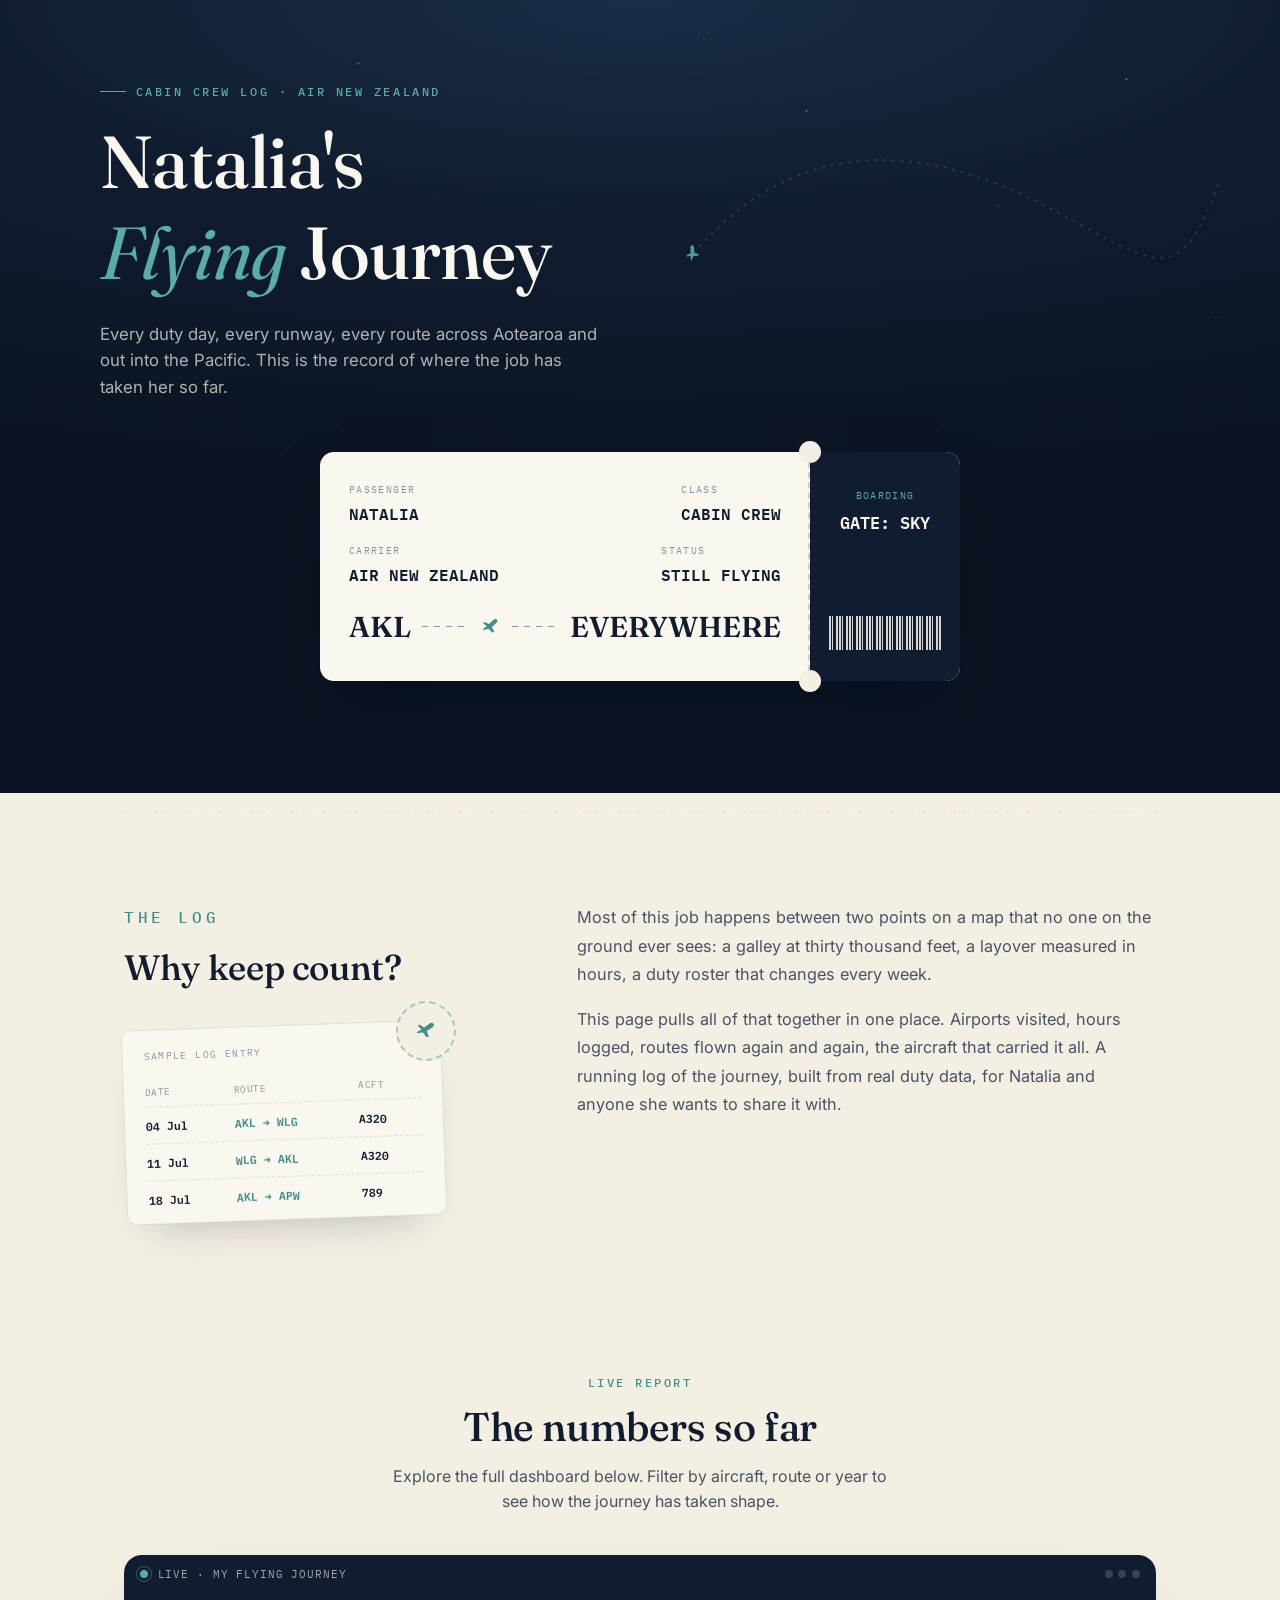
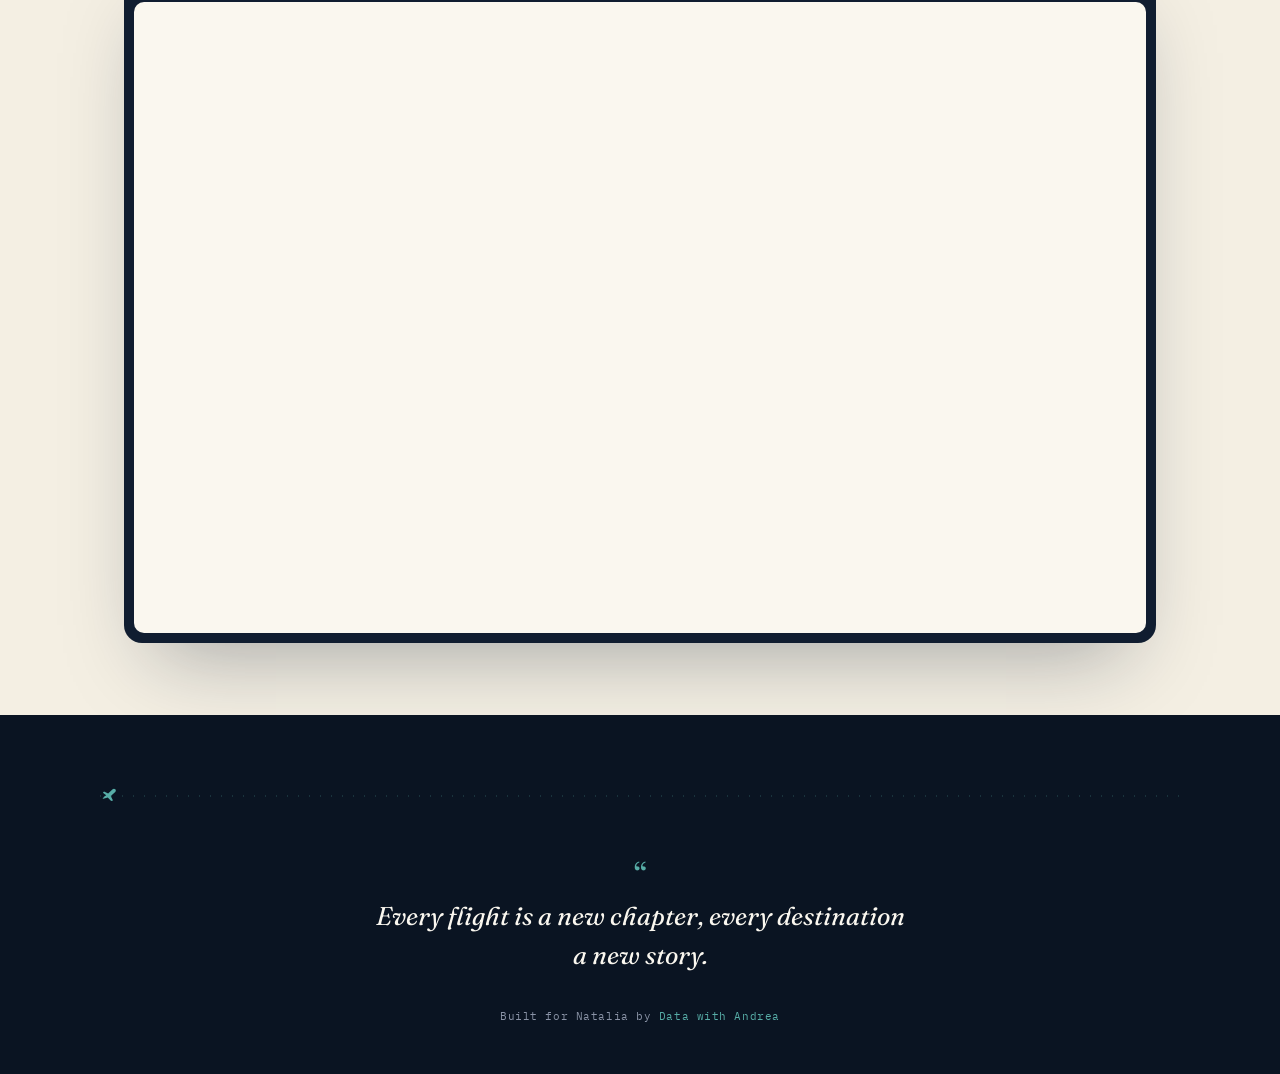
==== flying-journey/index.html @ 3ac5bf1f "Reduce minimum height of embed frame" ====
<!DOCTYPE html>
<html lang="en">
<head>
<meta charset="UTF-8">
<meta name="viewport" content="width=device-width, initial-scale=1.0">
<title>Natalia's Flying Journey</title>
<meta name="description" content="A cabin crew log of every flight, route and duty day &mdash; Natalia's Flying Journey with Air New Zealand.">
<meta name="robots" content="noindex, nofollow">

<link rel="preconnect" href="https://fonts.googleapis.com">
<link rel="preconnect" href="https://fonts.gstatic.com" crossorigin>
<link href="https://fonts.googleapis.com/css2?family=Fraunces:ital,opsz,wght@0,9..144,400;0,9..144,500;0,9..144,600;1,9..144,500&family=IBM+Plex+Mono:wght@400;500;600&family=Inter:wght@400;500;600&display=swap" rel="stylesheet">

<style>
  :root{
    --ink-navy: #101d30;
    --ink-navy-deep: #0a1422;
    --paper: #f4efe3;
    --paper-soft: #faf7ef;
    --teal: #3f8f8a;
    --teal-bright: #57ada7;
    --brass: #c69a3f;
    --slate: #8a93a6;
    --slate-dark: #4a5266;
    --line: rgba(244,239,227,0.18);
    --max-w: 1080px;
  }

  *{ box-sizing: border-box; }

  html{ scroll-behavior: smooth; }

  body{
    margin:0;
    background: var(--paper);
    color: var(--ink-navy);
    font-family: 'Inter', sans-serif;
    -webkit-font-smoothing: antialiased;
    overflow-x: hidden;
  }

  a{ color: inherit; }

  .eyebrow{
    font-family: 'IBM Plex Mono', monospace;
    font-size: 0.72rem;
    letter-spacing: 0.22em;
    text-transform: uppercase;
    font-weight: 500;
  }

  h1, h2{
    font-family: 'Fraunces', serif;
    margin: 0;
    letter-spacing: -0.01em;
  }

  /* ================= HERO ================= */

  .hero{
    position: relative;
    background:
      radial-gradient(ellipse 120% 60% at 50% 0%, #1a2c47 0%, var(--ink-navy) 45%, var(--ink-navy-deep) 100%);
    color: var(--paper-soft);
    padding: 4.5rem 1.5rem 7rem;
    overflow: hidden;
  }

  .hero::before{
    /* scattered stars */
    content: "";
    position: absolute;
    inset: 0;
    background-image:
      radial-gradient(1.5px 1.5px at 12% 22%, rgba(244,239,227,0.55), transparent),
      radial-gradient(1.5px 1.5px at 28% 8%, rgba(244,239,227,0.4), transparent),
      radial-gradient(1px 1px at 42% 32%, rgba(244,239,227,0.5), transparent),
      radial-gradient(1.5px 1.5px at 63% 14%, rgba(244,239,227,0.45), transparent),
      radial-gradient(1px 1px at 78% 26%, rgba(244,239,227,0.4), transparent),
      radial-gradient(1.5px 1.5px at 88% 10%, rgba(244,239,227,0.5), transparent),
      radial-gradient(1px 1px at 95% 40%, rgba(244,239,227,0.35), transparent),
      radial-gradient(1.5px 1.5px at 8% 45%, rgba(244,239,227,0.3), transparent),
      radial-gradient(1px 1px at 55% 5%, rgba(244,239,227,0.4), transparent);
    pointer-events: none;
  }

  .hero-inner{
    position: relative;
    max-width: var(--max-w);
    margin: 0 auto;
  }

  .hero .eyebrow{
    color: var(--teal-bright);
    display: flex;
    align-items: center;
    gap: 0.6rem;
  }

  .hero .eyebrow::before{
    content: "";
    width: 26px;
    height: 1px;
    background: var(--teal-bright);
    display: inline-block;
  }

  .hero h1{
    font-size: clamp(2.6rem, 7vw, 4.6rem);
    font-weight: 500;
    margin-top: 1.1rem;
    max-width: 14ch;
  }

  .hero h1 em{
    font-style: italic;
    font-weight: 400;
    color: var(--teal-bright);
  }

  .hero p.lede{
    margin-top: 1.4rem;
    max-width: 46ch;
    font-size: 1.05rem;
    line-height: 1.6;
    color: rgba(244,239,227,0.72);
  }

  /* Flight path arc across hero */
  .flight-arc{
    position: absolute;
    top: 8%;
    right: -6%;
    width: 62%;
    max-width: 560px;
    opacity: 0.9;
  }

  @keyframes fly-along{
    from{ offset-distance: 0%; }
    to{ offset-distance: 100%; }
  }

  .plane-marker{
    offset-path: path("M10,140 C120,10 260,10 400,80 S560,190 610,60");
    animation: fly-along 9s linear infinite;
  }

  @media (prefers-reduced-motion: reduce){
    .plane-marker{ animation: none; offset-distance: 62%; }
  }

  /* ================= BOARDING PASS (signature element) ================= */

  .pass-wrap{
    position: relative;
    max-width: 640px;
    margin: 3.2rem auto 0;
  }

  .pass{
    display: grid;
    grid-template-columns: 1fr 150px;
    background: var(--paper-soft);
    color: var(--ink-navy);
    border-radius: 14px;
    box-shadow: 0 30px 60px -20px rgba(4,10,20,0.55);
    overflow: hidden;
  }

  .pass-main{
    padding: 1.9rem 1.8rem;
    position: relative;
    min-width: 0;
  }

  .pass-main::after{
    content:"";
    position:absolute;
    top:10px; bottom:10px; right:0;
    border-right: 2px dashed rgba(16,29,48,0.18);
  }

  .pass-row{
    display:flex;
    justify-content: space-between;
    gap: 1rem;
    margin-bottom: 1.1rem;
  }

  .pass-field .k{
    font-family: 'IBM Plex Mono', monospace;
    font-size: 0.62rem;
    letter-spacing: 0.14em;
    text-transform: uppercase;
    color: var(--slate);
    display:block;
    margin-bottom: 0.25rem;
  }

  .pass-field .v{
    font-family: 'IBM Plex Mono', monospace;
    font-size: 1rem;
    font-weight: 600;
    color: var(--ink-navy);
  }

  .pass-route{
    display:flex;
    align-items:center;
    gap: 0.7rem;
    margin: 1.3rem 0 0.4rem;
    min-width: 0;
  }

  .pass-route .code{
    font-family: 'Fraunces', serif;
    font-size: clamp(1.05rem, 6vw, 1.8rem);
    font-weight: 600;
    min-width: 0;
    white-space: nowrap;
  }

  .pass-route svg{ flex-shrink:0; }

  .pass-route .route-line{
    flex:1;
    height:1px;
    background: repeating-linear-gradient(to right, var(--slate) 0 6px, transparent 6px 12px);
    position: relative;
  }

  .pass-stub{
    background: var(--ink-navy);
    color: var(--paper-soft);
    padding: 1.9rem 1.2rem;
    display:flex;
    flex-direction: column;
    justify-content: space-between;
    align-items: center;
    text-align: center;
    min-width: 0;
  }

  .pass-stub .k{
    font-family: 'IBM Plex Mono', monospace;
    font-size: 0.6rem;
    letter-spacing: 0.14em;
    text-transform: uppercase;
    color: var(--teal-bright);
  }

  .pass-stub .stub-big{
    font-family: 'IBM Plex Mono', monospace;
    font-weight: 600;
    font-size: 1.05rem;
    margin: 0.35rem 0 1rem;
  }

  .barcode{
    width: 100%;
    height: 34px;
    background: repeating-linear-gradient(
      to right,
      var(--paper-soft) 0 2px, transparent 2px 3px,
      var(--paper-soft) 3px 4px, transparent 4px 7px,
      var(--paper-soft) 7px 9px, transparent 9px 10px
    );
    opacity: 0.85;
  }

  .pass-notch{
    position:absolute;
    width:22px; height:22px;
    background: var(--paper);
    border-radius: 50%;
  }
  .pass-notch.left{ left: calc(100% - 150px - 11px); top:-11px; }
  .pass-notch.right{ left: calc(100% - 150px - 11px); bottom:-11px; }

  @media (max-width: 560px){
    .pass{ grid-template-columns: 1fr; }
    .pass-main{ padding: 1.6rem 1.3rem; }
    .pass-main::after{ display:none; border-bottom: 2px dashed rgba(16,29,48,0.18); border-right:none; top:auto; left:10px; right:10px; bottom:0; }
    .pass-notch{ display:none; }
    .pass-route{ gap: 0.4rem; }
    .pass-stub{ flex-direction: row; justify-content: space-between; align-items:center; }
    .barcode{ display:none; }
  }

  /* ================= SECTIONS ================= */

  section{
    max-width: var(--max-w);
    margin: 0 auto;
    padding: 4.5rem 1.5rem;
  }

  .intro{
    display:grid;
    grid-template-columns: 1fr 1.4fr;
    gap: 2.5rem;
    align-items: start;
  }

  .intro .eyebrow{ color: var(--teal); }

  .intro h2{
    font-size: clamp(1.7rem, 3.5vw, 2.2rem);
    font-weight: 500;
    margin-top: 0.8rem;
    line-height: 1.15;
  }

  .intro p{
    font-size: 1.02rem;
    line-height: 1.75;
    color: var(--slate-dark);
    margin: 0 0 1rem;
  }

  .intro p:last-child{ margin-bottom: 0; }

  @media (max-width: 760px){
    .intro{ grid-template-columns: 1fr; }
  }

  .log-card{
    position: relative;
    margin-top: 2.3rem;
    max-width: 320px;
    background: var(--paper-soft);
    border: 1px solid rgba(16,29,48,0.1);
    border-radius: 10px;
    padding: 1.2rem 1.3rem 0.4rem;
    transform: rotate(-2deg);
    box-shadow: 0 24px 44px -26px rgba(16,29,48,0.28);
  }

  .log-stamp{
    position: absolute;
    top: -20px;
    right: -16px;
    width: 60px;
    height: 60px;
    border-radius: 50%;
    border: 2px dashed rgba(87,173,167,0.55);
    display: flex;
    align-items: center;
    justify-content: center;
    background: var(--paper);
    transform: rotate(10deg);
  }

  .log-title{
    font-family: 'IBM Plex Mono', monospace;
    font-size: 0.62rem;
    letter-spacing: 0.14em;
    text-transform: uppercase;
    color: var(--slate);
    display: block;
    margin-bottom: 0.9rem;
  }

  .log-row{
    display: grid;
    grid-template-columns: 0.9fr 1.3fr 0.7fr;
    gap: 0.5rem;
    font-family: 'IBM Plex Mono', monospace;
    font-size: 0.72rem;
    padding: 0.5rem 0;
    border-bottom: 1px dashed rgba(16,29,48,0.12);
  }

  .log-row:last-child{ border-bottom: none; }

  .log-row.head{
    color: var(--slate);
    letter-spacing: 0.06em;
    text-transform: uppercase;
    font-size: 0.6rem;
  }

  .log-row.data{ color: var(--ink-navy); font-weight: 600; }

  .log-row.data span:nth-child(2){ color: var(--teal); }

  @media (max-width: 760px){
    .log-card{ margin: 2rem auto 0; }
  }

  /* divider */
  .divider{
    max-width: var(--max-w);
    margin: 0 auto;
    padding: 0 1.5rem;
  }
  .divider svg{ width:100%; height:auto; display:block; }

  /* dashboard frame */
  .dashboard-section .head{
    text-align:center;
    margin-bottom: 2.2rem;
  }
  .dashboard-section .eyebrow{ color: var(--teal); justify-content:center; }
  .dashboard-section .eyebrow::before{ display:none; }
  .dashboard-section h2{
    font-size: clamp(1.8rem, 4vw, 2.5rem);
    font-weight: 500;
    margin-top: 0.6rem;
  }
  .dashboard-section p.sub{
    color: var(--slate-dark);
    max-width: 50ch;
    margin: 0.8rem auto 0;
    line-height: 1.6;
  }

  .dashboard-shell{
    margin-top: 2.5rem;
    background: var(--ink-navy);
    border-radius: 18px;
    overflow: hidden;
    box-shadow: 0 40px 80px -30px rgba(16,29,48,0.35);
  }

  .dashboard-toolbar{
    display:flex;
    align-items:center;
    justify-content: space-between;
    gap: 0.8rem;
    padding: 0.75rem 1rem;
  }

  .dashboard-label{
    display:flex;
    align-items:center;
    gap: 0.6rem;
  }

  .dashboard-status{
    position: relative;
    flex-shrink: 0;
    width: 8px;
    height: 8px;
    border-radius: 50%;
    background: var(--teal-bright);
  }

  .dashboard-status::after{
    content: "";
    position: absolute;
    inset: -4px;
    border: 1.5px solid rgba(87,173,167,0.45);
    border-radius: 50%;
    animation: dashboard-pulse 2.2s ease-out infinite;
  }

  @keyframes dashboard-pulse{
    0%{ transform: scale(0.6); opacity: 1; }
    100%{ transform: scale(1.8); opacity: 0; }
  }

  .dashboard-label span{
    font-family: 'IBM Plex Mono', monospace;
    font-size: 0.68rem;
    letter-spacing: 0.08em;
    text-transform: uppercase;
    color: rgba(244,239,227,0.65);
  }

  .dashboard-decoration{
    display:flex;
    gap: 0.35rem;
  }

  .dashboard-decoration span{
    width: 8px; height: 8px; border-radius: 50%;
    background: rgba(244,239,227,0.18);
  }

  .dashboard-body{
    padding: 0.6rem;
  }

  .embed-frame-inner{
    position: relative;
    width: 100%;
    aspect-ratio: 600 / 373.5;
    min-height: 220px;
    overflow: hidden;
    border-radius: 10px;
    background: var(--paper-soft);
  }

  .embed-frame-inner iframe{
    position: absolute;
    top: 0;
    left: 0;
    width: 100%;
    height: 100%;
    border: none;
  }

  .dashboard-note{
    font-family: 'IBM Plex Mono', monospace;
    font-size: 0.75rem;
    color: var(--slate);
    text-align:center;
    margin-top: 0.9rem;
    display: none;
  }

  @media (max-width: 760px){
    .dashboard-note{ display: block; }
  }

  /* ================= FOOTER ================= */

  footer{
    background: var(--ink-navy-deep);
    color: rgba(244,239,227,0.65);
    padding: 3.5rem 1.5rem 2.5rem;
    text-align:center;
  }

  footer .quote{
    font-family: 'Fraunces', serif;
    font-style: italic;
    font-size: clamp(1.2rem, 2.6vw, 1.6rem);
    color: var(--paper-soft);
    max-width: 32ch;
    margin: 0 auto;
    line-height: 1.5;
  }

  footer .quote-mark{
    color: var(--teal-bright);
    font-family: 'Fraunces', serif;
    font-size: 2rem;
    display:block;
    line-height: 1;
    margin-bottom: 0.4rem;
  }

  footer .credit{
    margin-top: 2.2rem;
    font-family: 'IBM Plex Mono', monospace;
    font-size: 0.7rem;
    letter-spacing: 0.05em;
    color: var(--slate);
  }

  footer .credit a{ color: var(--teal-bright); text-decoration: none; }
  footer .credit a:hover{ text-decoration: underline; }

  .sky-trail{
    width: 100%;
    max-width: var(--max-w);
    margin: 0 auto 2.4rem;
    display: block;
    height: auto;
  }

  @keyframes fly-across{
    from{ offset-distance: 0%; }
    to{ offset-distance: 100%; }
  }

  .plane-marker-2{
    offset-path: path("M10,25 L1070,25");
    offset-rotate: 0deg;
    animation: fly-across 15s linear infinite;
  }

  @media (prefers-reduced-motion: reduce){
    .plane-marker-2{ animation: none; offset-distance: 50%; }
  }

</style>
</head>
<body>

<header class="hero">
  <div class="hero-inner">
    <p class="eyebrow">CABIN CREW LOG &middot; AIR NEW ZEALAND</p>
    <h1>Natalia's<br><em>Flying</em> Journey</h1>
    <p class="lede">Every duty day, every runway, every route across Aotearoa and out into the Pacific. This is the record of where the job has taken her so far.</p>

    <div class="pass-wrap">
      <div class="pass">
        <div class="pass-notch left"></div>
        <div class="pass-notch right"></div>
        <div class="pass-main">
          <div class="pass-row">
            <div class="pass-field">
              <span class="k">Passenger</span>
              <span class="v">NATALIA</span>
            </div>
            <div class="pass-field">
              <span class="k">Class</span>
              <span class="v">CABIN CREW</span>
            </div>
          </div>
          <div class="pass-row" style="margin-bottom:0;">
            <div class="pass-field">
              <span class="k">Carrier</span>
              <span class="v">AIR NEW ZEALAND</span>
            </div>
            <div class="pass-field">
              <span class="k">Status</span>
              <span class="v">STILL FLYING</span>
            </div>
          </div>
          <div class="pass-route">
            <span class="code">AKL</span>
            <span class="route-line"></span>
            <svg width="20" height="20" viewBox="0 0 24 24" fill="none"><path d="M2 16l7-2 4.5 4.5L16 18l-3-6 6-5.5c1-1 1-2.5 0-3.5-1-1-2.5-1-3.5 0L9.5 8.5 4 6l-1.5 1.5L7 11l-3 2z" fill="#3f8f8a"/></svg>
            <span class="route-line"></span>
            <span class="code">EVERYWHERE</span>
          </div>
        </div>
        <div class="pass-stub">
          <div>
            <span class="k">Boarding</span>
            <div class="stub-big">GATE: SKY</div>
          </div>
          <div class="barcode"></div>
        </div>
      </div>
    </div>

    <svg class="flight-arc" viewBox="0 0 640 220" xmlns="http://www.w3.org/2000/svg" aria-hidden="true">
      <path d="M10,140 C120,10 260,10 400,80 S560,190 610,60" stroke="rgba(87,173,167,0.35)" stroke-width="1.5" stroke-dasharray="2 8" fill="none" stroke-linecap="round"/>
      <g class="plane-marker">
        <svg width="20" height="20" viewBox="0 0 24 24" fill="none" x="-10" y="-10">
          <path d="M2 16l7-2 4.5 4.5L16 18l-3-6 6-5.5c1-1 1-2.5 0-3.5-1-1-2.5-1-3.5 0L9.5 8.5 4 6l-1.5 1.5L7 11l-3 2z" fill="#57ada7"/>
        </svg>
      </g>
    </svg>
  </div>
</header>

<div class="divider" aria-hidden="true">
  <svg viewBox="0 0 1080 40" preserveAspectRatio="none">
    <line x1="0" y1="20" x2="1080" y2="20" stroke="#3f8f8a" stroke-width="1" stroke-dasharray="1 10" opacity="0.4"/>
  </svg>
</div>

<section class="intro">
  <div>
    <p class="eyebrow">The Log</p>
    <h2>Why keep count?</h2>

    <div class="log-card">
      <div class="log-stamp" aria-hidden="true">
        <svg width="22" height="22" viewBox="0 0 24 24" fill="none"><path d="M2 16l7-2 4.5 4.5L16 18l-3-6 6-5.5c1-1 1-2.5 0-3.5-1-1-2.5-1-3.5 0L9.5 8.5 4 6l-1.5 1.5L7 11l-3 2z" fill="#3f8f8a"/></svg>
      </div>
      <span class="log-title">Sample log entry</span>
      <div class="log-row head"><span>Date</span><span>Route</span><span>Acft</span></div>
      <div class="log-row data"><span>04 Jul</span><span>AKL &rarr; WLG</span><span>A320</span></div>
      <div class="log-row data"><span>11 Jul</span><span>WLG &rarr; AKL</span><span>A320</span></div>
      <div class="log-row data"><span>18 Jul</span><span>AKL &rarr; APW</span><span>789</span></div>
    </div>
  </div>
  <div>
    <p>Most of this job happens between two points on a map that no one on the ground ever sees: a galley at thirty thousand feet, a layover measured in hours, a duty roster that changes every week.</p>
    <p>This page pulls all of that together in one place. Airports visited, hours logged, routes flown again and again, the aircraft that carried it all. A running log of the journey, built from real duty data, for Natalia and anyone she wants to share it with.</p>
  </div>
</section>

<section class="dashboard-section">
  <div class="head">
    <p class="eyebrow">Live report</p>
    <h2>The numbers so far</h2>
    <p class="sub">Explore the full dashboard below. Filter by aircraft, route or year to see how the journey has taken shape.</p>
  </div>

  <div class="dashboard-shell">
    <div class="dashboard-toolbar">
      <div class="dashboard-label">
        <span class="dashboard-status" aria-hidden="true"></span>
        <span>Live &middot; My Flying Journey</span>
      </div>
      <div class="dashboard-decoration" aria-hidden="true">
        <span></span><span></span><span></span>
      </div>
    </div>
    <div class="dashboard-body">
      <div class="embed-frame-inner">
        <iframe
          title="Flight Insights"
          src="https://app.powerbi.com/view?r=eyJrIjoiNzMwYzAxNmUtMmIwYi00ODljLWEzYjEtYTQ3N2E1NzliMjliIiwidCI6ImFkNWEwYmM3LWM4YjMtNDMzNC04NzNlLWJkODQ1NzMxMGIzZSJ9"
          allowfullscreen>
        </iframe>
      </div>
    </div>
  </div>
  <p class="dashboard-note">&#8635; on a phone, turn it sideways for the full dashboard view</p>
</section>

<footer>
  <svg class="sky-trail" viewBox="0 0 1080 50" xmlns="http://www.w3.org/2000/svg" aria-hidden="true">
    <line x1="0" y1="25" x2="1080" y2="25" stroke="#57ada7" stroke-width="1" stroke-dasharray="1 10" opacity="0.4"/>
    <g class="plane-marker-2">
      <svg width="18" height="18" viewBox="0 0 24 24" fill="none" x="-9" y="-9">
        <path d="M2 16l7-2 4.5 4.5L16 18l-3-6 6-5.5c1-1 1-2.5 0-3.5-1-1-2.5-1-3.5 0L9.5 8.5 4 6l-1.5 1.5L7 11l-3 2z" fill="#57ada7"/>
      </svg>
    </g>
  </svg>
  <span class="quote-mark">&ldquo;</span>
  <p class="quote">Every flight is a new chapter, every destination a new story.</p>
  <p class="credit">Built for Natalia by <a href="https://datawithandrea.com.au">Data with Andrea</a></p>
</footer>

</body>
</html>
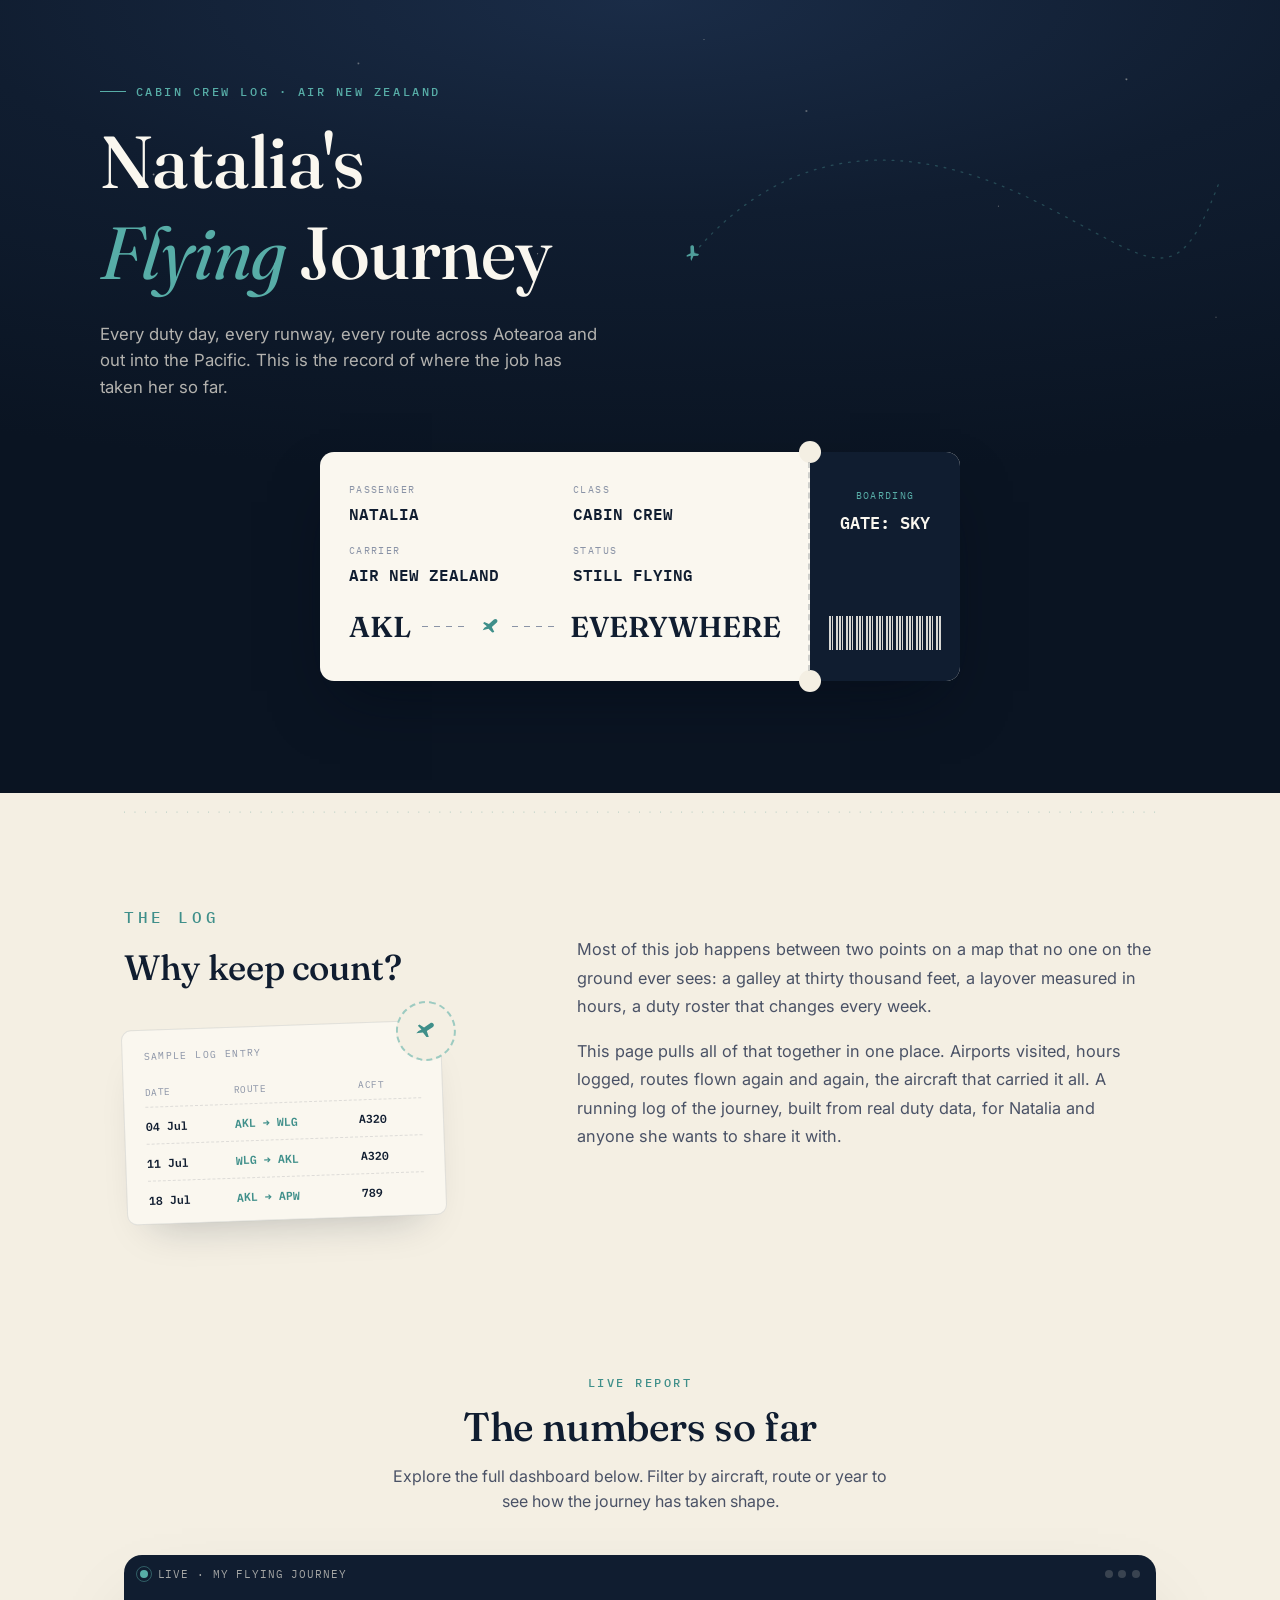
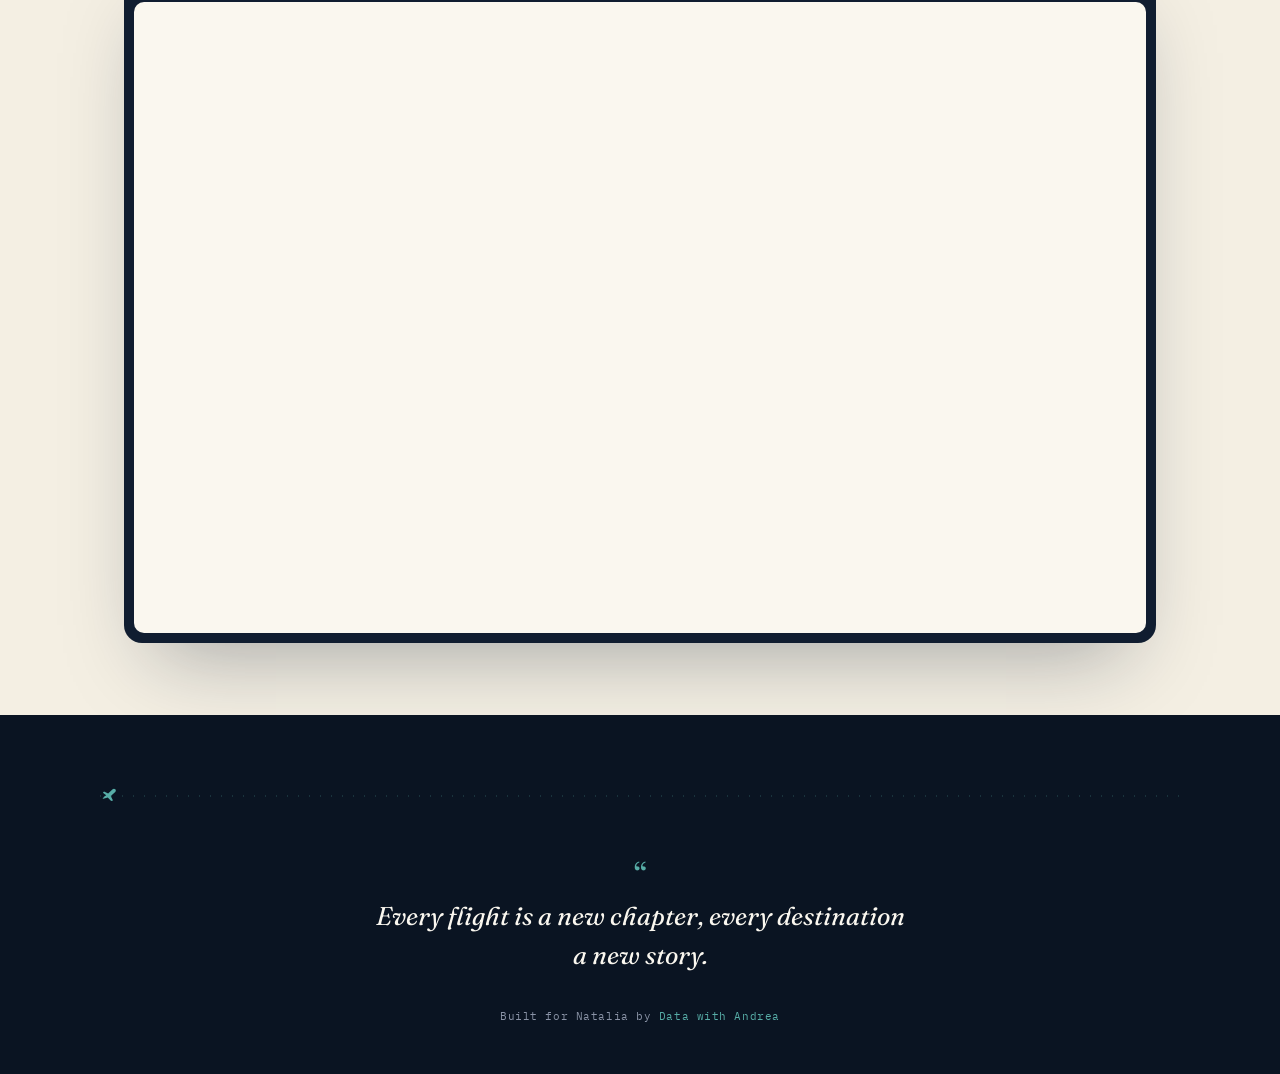
==== commit ea5d8a04: "Refactor layout and update styles in index.html Changed .pass-row from flex to grid layout and adjus" ====
--- a/flying-journey/index.html
+++ b/flying-journey/index.html
@@ -182,8 +182,8 @@
   }
 
   .pass-row{
-    display:flex;
-    justify-content: space-between;
+    display:grid;
+    grid-template-columns: 1fr 1fr;
     gap: 1rem;
     margin-bottom: 1.1rem;
   }
@@ -303,6 +303,10 @@
     align-items: start;
   }
 
+  .intro > div:last-child{
+    margin-top: 2rem;
+  }
+
   .intro .eyebrow{ color: var(--teal); }
 
   .intro h2{
@@ -323,6 +327,7 @@
 
   @media (max-width: 760px){
     .intro{ grid-template-columns: 1fr; }
+    .intro > div:last-child{ margin-top: 2.3rem; }
   }
 
   .log-card{
@@ -487,7 +492,7 @@
     position: relative;
     width: 100%;
     aspect-ratio: 600 / 373.5;
-    min-height: 220px;
+    min-height: 300px;
     overflow: hidden;
     border-radius: 10px;
     background: var(--paper-soft);
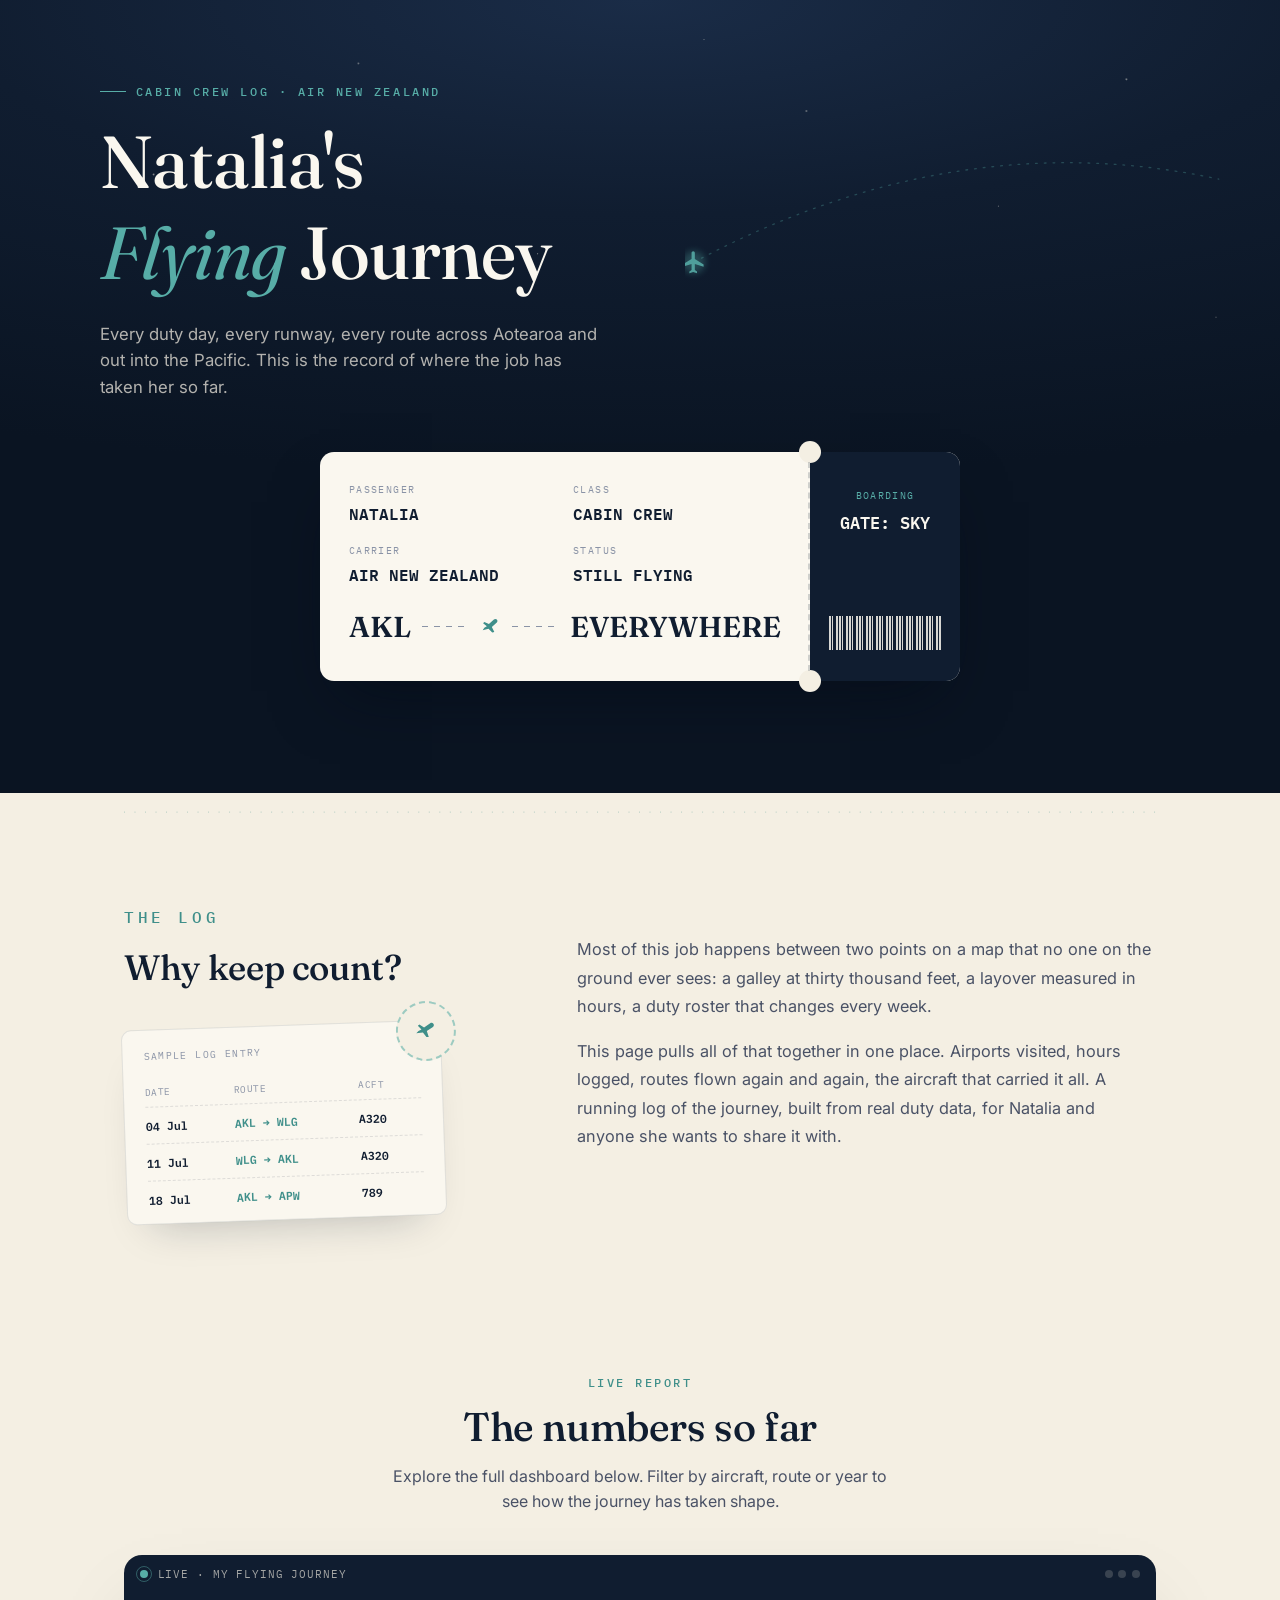
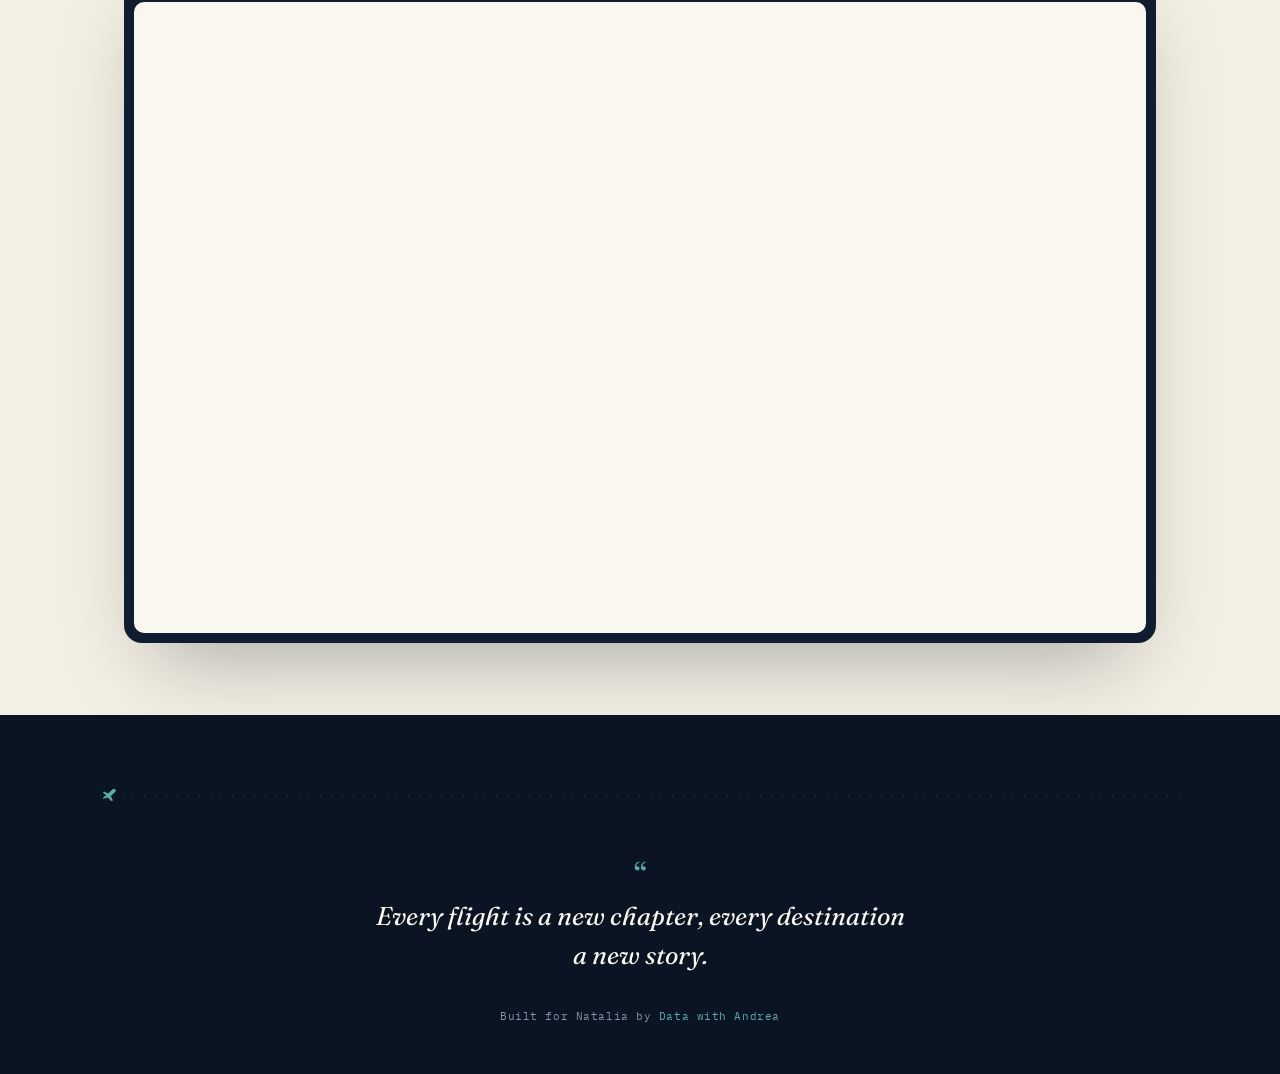
==== commit c151928d: "Modify plane animation and path in index.html Updated the flight path and animation duration for the" ====
--- a/flying-journey/index.html
+++ b/flying-journey/index.html
@@ -142,8 +142,9 @@
   }
 
   .plane-marker{
-    offset-path: path("M10,140 C120,10 260,10 400,80 S560,190 610,60");
-    animation: fly-along 9s linear infinite;
+    offset-path: path("M10,150 Q310,-10 610,55");
+    offset-rotate: 0deg;
+    animation: fly-along 13s linear infinite;
   }
 
   @media (prefers-reduced-motion: reduce){
@@ -582,6 +583,23 @@
     .plane-marker-2{ animation: none; offset-distance: 50%; }
   }
 
+  /* ================= SCROLL REVEAL ================= */
+
+  .reveal{
+    opacity: 0;
+    transform: translateY(26px);
+    transition: opacity 0.7s ease, transform 0.7s ease;
+  }
+
+  .reveal.visible{
+    opacity: 1;
+    transform: none;
+  }
+
+  @media (prefers-reduced-motion: reduce){
+    .reveal{ opacity: 1; transform: none; transition: none; }
+  }
+
 </style>
 </head>
 <body>
@@ -592,7 +610,7 @@
     <h1>Natalia's<br><em>Flying</em> Journey</h1>
     <p class="lede">Every duty day, every runway, every route across Aotearoa and out into the Pacific. This is the record of where the job has taken her so far.</p>
 
-    <div class="pass-wrap">
+    <div class="pass-wrap reveal">
       <div class="pass">
         <div class="pass-notch left"></div>
         <div class="pass-notch right"></div>
@@ -636,10 +654,16 @@
     </div>
 
     <svg class="flight-arc" viewBox="0 0 640 220" xmlns="http://www.w3.org/2000/svg" aria-hidden="true">
-      <path d="M10,140 C120,10 260,10 400,80 S560,190 610,60" stroke="rgba(87,173,167,0.35)" stroke-width="1.5" stroke-dasharray="2 8" fill="none" stroke-linecap="round"/>
+      <defs>
+        <filter id="plane-glow" x="-100%" y="-100%" width="300%" height="300%">
+          <feGaussianBlur stdDeviation="4" />
+        </filter>
+      </defs>
+      <path d="M10,150 Q310,-10 610,55" stroke="rgba(87,173,167,0.35)" stroke-width="1.5" stroke-dasharray="2 8" fill="none" stroke-linecap="round"/>
       <g class="plane-marker">
-        <svg width="20" height="20" viewBox="0 0 24 24" fill="none" x="-10" y="-10">
-          <path d="M2 16l7-2 4.5 4.5L16 18l-3-6 6-5.5c1-1 1-2.5 0-3.5-1-1-2.5-1-3.5 0L9.5 8.5 4 6l-1.5 1.5L7 11l-3 2z" fill="#57ada7"/>
+        <circle r="13" fill="#57ada7" opacity="0.35" filter="url(#plane-glow)"/>
+        <svg width="30" height="30" viewBox="0 0 24 24" fill="none" x="-15" y="-15">
+          <path d="M21 16v-2l-8-5V3.5c0-.83-.67-1.5-1.5-1.5S10 2.67 10 3.5V9l-8 5v2l8-2.5V19l-2 1.5V22l3.5-1 3.5 1v-1.5L13 19v-5.5z" fill="#57ada7"/>
         </svg>
       </g>
     </svg>
@@ -653,7 +677,7 @@
 </div>
 
 <section class="intro">
-  <div>
+  <div class="reveal">
     <p class="eyebrow">The Log</p>
     <h2>Why keep count?</h2>
 
@@ -668,20 +692,20 @@
       <div class="log-row data"><span>18 Jul</span><span>AKL &rarr; APW</span><span>789</span></div>
     </div>
   </div>
-  <div>
+  <div class="reveal">
     <p>Most of this job happens between two points on a map that no one on the ground ever sees: a galley at thirty thousand feet, a layover measured in hours, a duty roster that changes every week.</p>
     <p>This page pulls all of that together in one place. Airports visited, hours logged, routes flown again and again, the aircraft that carried it all. A running log of the journey, built from real duty data, for Natalia and anyone she wants to share it with.</p>
   </div>
 </section>
 
 <section class="dashboard-section">
-  <div class="head">
+  <div class="head reveal">
     <p class="eyebrow">Live report</p>
     <h2>The numbers so far</h2>
     <p class="sub">Explore the full dashboard below. Filter by aircraft, route or year to see how the journey has taken shape.</p>
   </div>
 
-  <div class="dashboard-shell">
+  <div class="dashboard-shell reveal">
     <div class="dashboard-toolbar">
       <div class="dashboard-label">
         <span class="dashboard-status" aria-hidden="true"></span>
@@ -713,10 +737,35 @@
       </svg>
     </g>
   </svg>
-  <span class="quote-mark">&ldquo;</span>
-  <p class="quote">Every flight is a new chapter, every destination a new story.</p>
-  <p class="credit">Built for Natalia by <a href="https://datawithandrea.com.au">Data with Andrea</a></p>
+  <div class="reveal">
+    <span class="quote-mark">&ldquo;</span>
+    <p class="quote">Every flight is a new chapter, every destination a new story.</p>
+    <p class="credit">Built for Natalia by <a href="https://datawithandrea.com.au">Data with Andrea</a></p>
+  </div>
 </footer>
+
+<script>
+  var revealElements = document.querySelectorAll('.reveal');
+
+  if ('IntersectionObserver' in window) {
+    var revealObserver = new IntersectionObserver(function (entries, observer) {
+      entries.forEach(function (entry) {
+        if (entry.isIntersecting) {
+          entry.target.classList.add('visible');
+          observer.unobserve(entry.target);
+        }
+      });
+    }, { threshold: 0.12 });
+
+    revealElements.forEach(function (element) {
+      revealObserver.observe(element);
+    });
+  } else {
+    revealElements.forEach(function (element) {
+      element.classList.add('visible');
+    });
+  }
+</script>
 
 </body>
 </html>
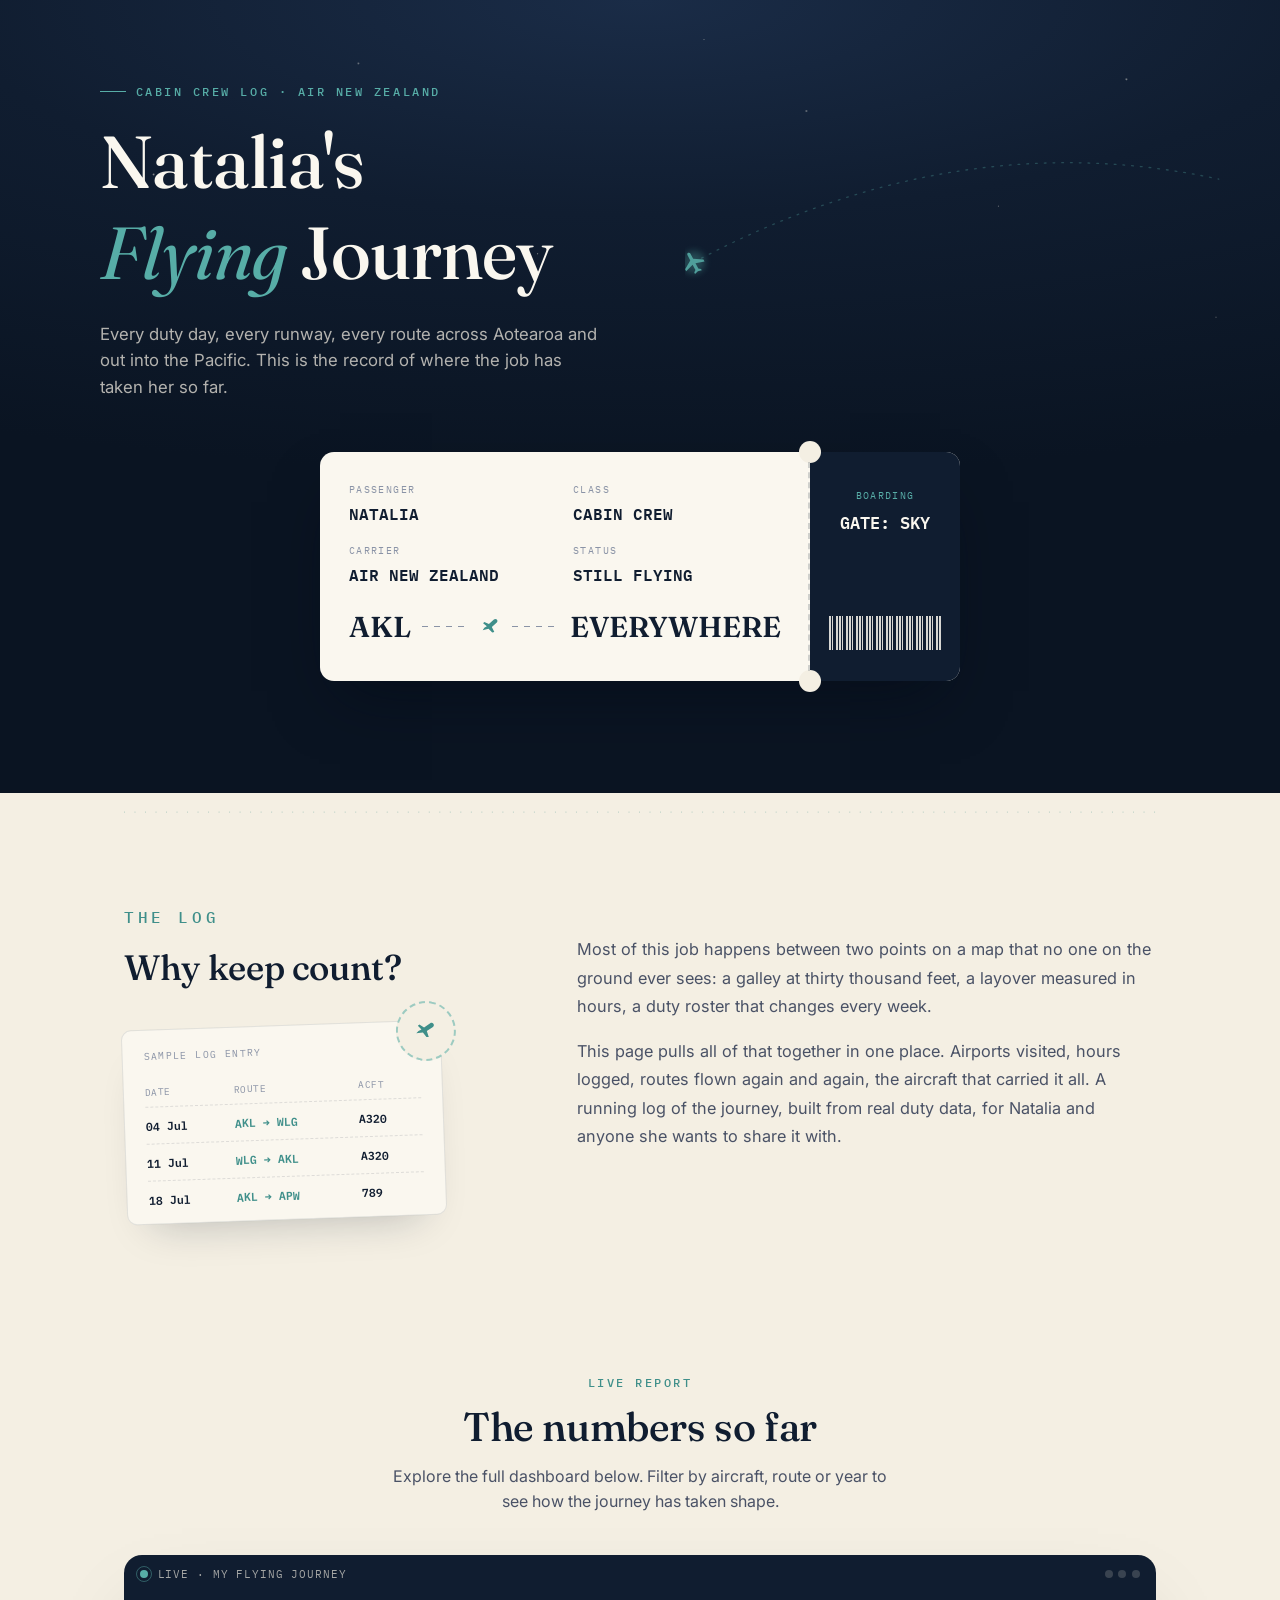
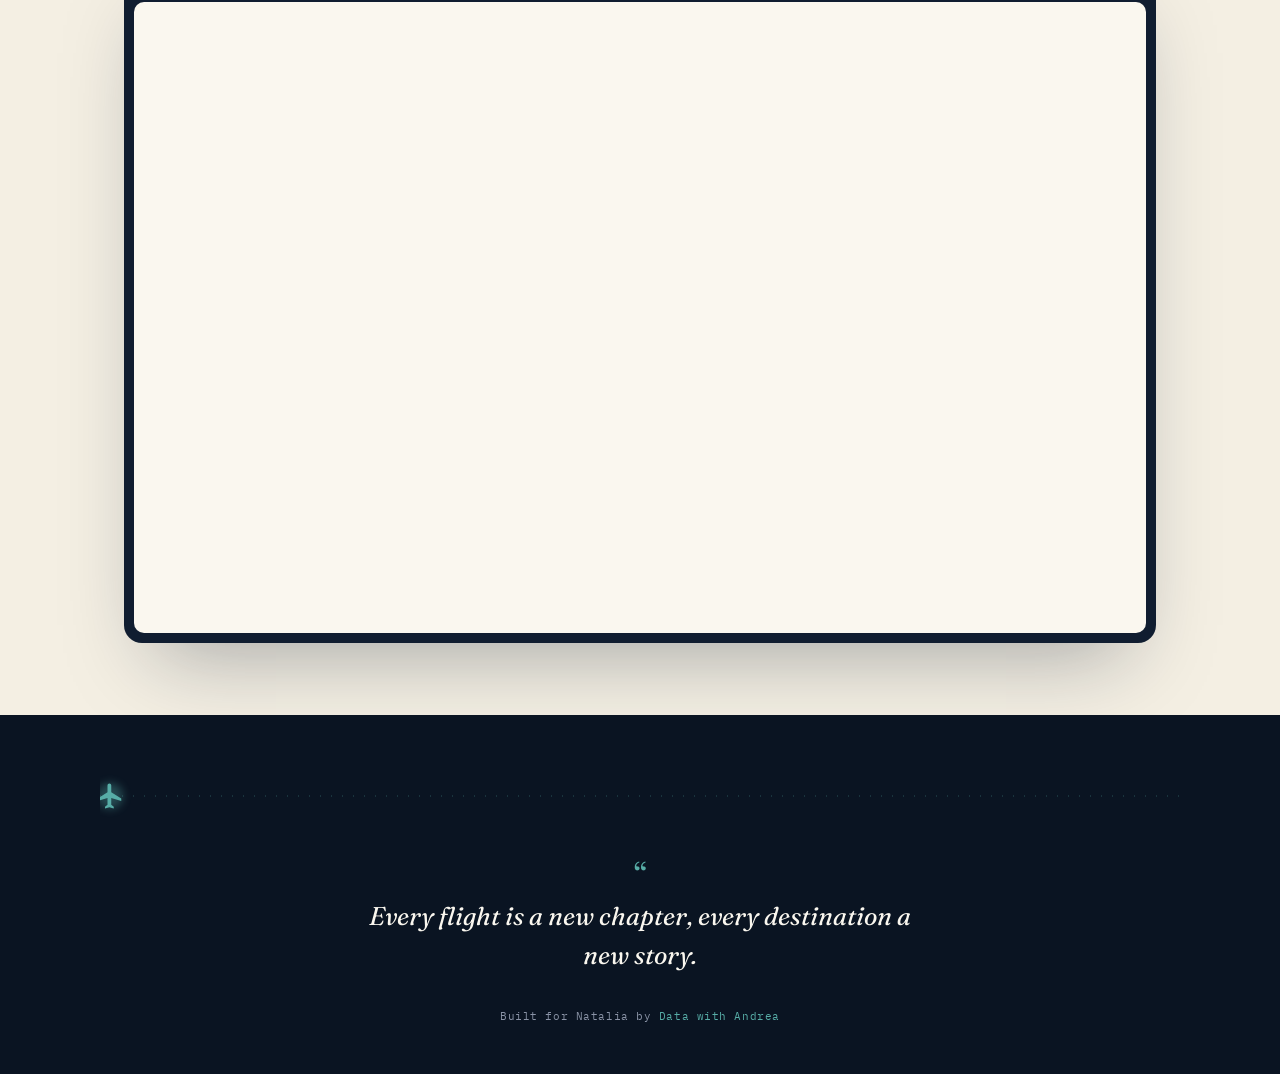
==== commit 07bd8b97: "Update font settings and SVG elements in index.html" ====
--- a/flying-journey/index.html
+++ b/flying-journey/index.html
@@ -9,7 +9,7 @@
 
 <link rel="preconnect" href="https://fonts.googleapis.com">
 <link rel="preconnect" href="https://fonts.gstatic.com" crossorigin>
-<link href="https://fonts.googleapis.com/css2?family=Fraunces:ital,opsz,wght@0,9..144,400;0,9..144,500;0,9..144,600;1,9..144,500&family=IBM+Plex+Mono:wght@400;500;600&family=Inter:wght@400;500;600&display=swap" rel="stylesheet">
+<link href="https://fonts.googleapis.com/css2?family=Fraunces:ital,opsz,wght@0,9..144,300..700;1,9..144,300..700&family=IBM+Plex+Mono:wght@400;500;600&family=Inter:wght@400;500;600&display=swap" rel="stylesheet">
 
 <style>
   :root{
@@ -116,6 +116,7 @@
     font-style: italic;
     font-weight: 400;
     color: var(--teal-bright);
+    font-variation-settings: "SOFT" 0, "WONK" 0;
   }
 
   .hero p.lede{
@@ -143,7 +144,7 @@
 
   .plane-marker{
     offset-path: path("M10,150 Q310,-10 610,55");
-    offset-rotate: 0deg;
+    offset-rotate: auto;
     animation: fly-along 13s linear infinite;
   }
 
@@ -538,6 +539,7 @@
     max-width: 32ch;
     margin: 0 auto;
     line-height: 1.5;
+    font-variation-settings: "SOFT" 0, "WONK" 0;
   }
 
   footer .quote-mark{
@@ -575,7 +577,7 @@
 
   .plane-marker-2{
     offset-path: path("M10,25 L1070,25");
-    offset-rotate: 0deg;
+    offset-rotate: auto;
     animation: fly-across 15s linear infinite;
   }
 
@@ -662,7 +664,7 @@
       <path d="M10,150 Q310,-10 610,55" stroke="rgba(87,173,167,0.35)" stroke-width="1.5" stroke-dasharray="2 8" fill="none" stroke-linecap="round"/>
       <g class="plane-marker">
         <circle r="13" fill="#57ada7" opacity="0.35" filter="url(#plane-glow)"/>
-        <svg width="30" height="30" viewBox="0 0 24 24" fill="none" x="-15" y="-15">
+        <svg width="30" height="30" viewBox="0 0 24 24" fill="none" x="-15" y="-15" transform="rotate(-45)">
           <path d="M21 16v-2l-8-5V3.5c0-.83-.67-1.5-1.5-1.5S10 2.67 10 3.5V9l-8 5v2l8-2.5V19l-2 1.5V22l3.5-1 3.5 1v-1.5L13 19v-5.5z" fill="#57ada7"/>
         </svg>
       </g>
@@ -732,8 +734,9 @@
   <svg class="sky-trail" viewBox="0 0 1080 50" xmlns="http://www.w3.org/2000/svg" aria-hidden="true">
     <line x1="0" y1="25" x2="1080" y2="25" stroke="#57ada7" stroke-width="1" stroke-dasharray="1 10" opacity="0.4"/>
     <g class="plane-marker-2">
-      <svg width="18" height="18" viewBox="0 0 24 24" fill="none" x="-9" y="-9">
-        <path d="M2 16l7-2 4.5 4.5L16 18l-3-6 6-5.5c1-1 1-2.5 0-3.5-1-1-2.5-1-3.5 0L9.5 8.5 4 6l-1.5 1.5L7 11l-3 2z" fill="#57ada7"/>
+      <circle r="13" fill="#57ada7" opacity="0.35" filter="url(#plane-glow)"/>
+      <svg width="30" height="30" viewBox="0 0 24 24" fill="none" x="-15" y="-15" transform="rotate(-45)">
+        <path d="M21 16v-2l-8-5V3.5c0-.83-.67-1.5-1.5-1.5S10 2.67 10 3.5V9l-8 5v2l8-2.5V19l-2 1.5V22l3.5-1 3.5 1v-1.5L13 19v-5.5z" fill="#57ada7"/>
       </svg>
     </g>
   </svg>
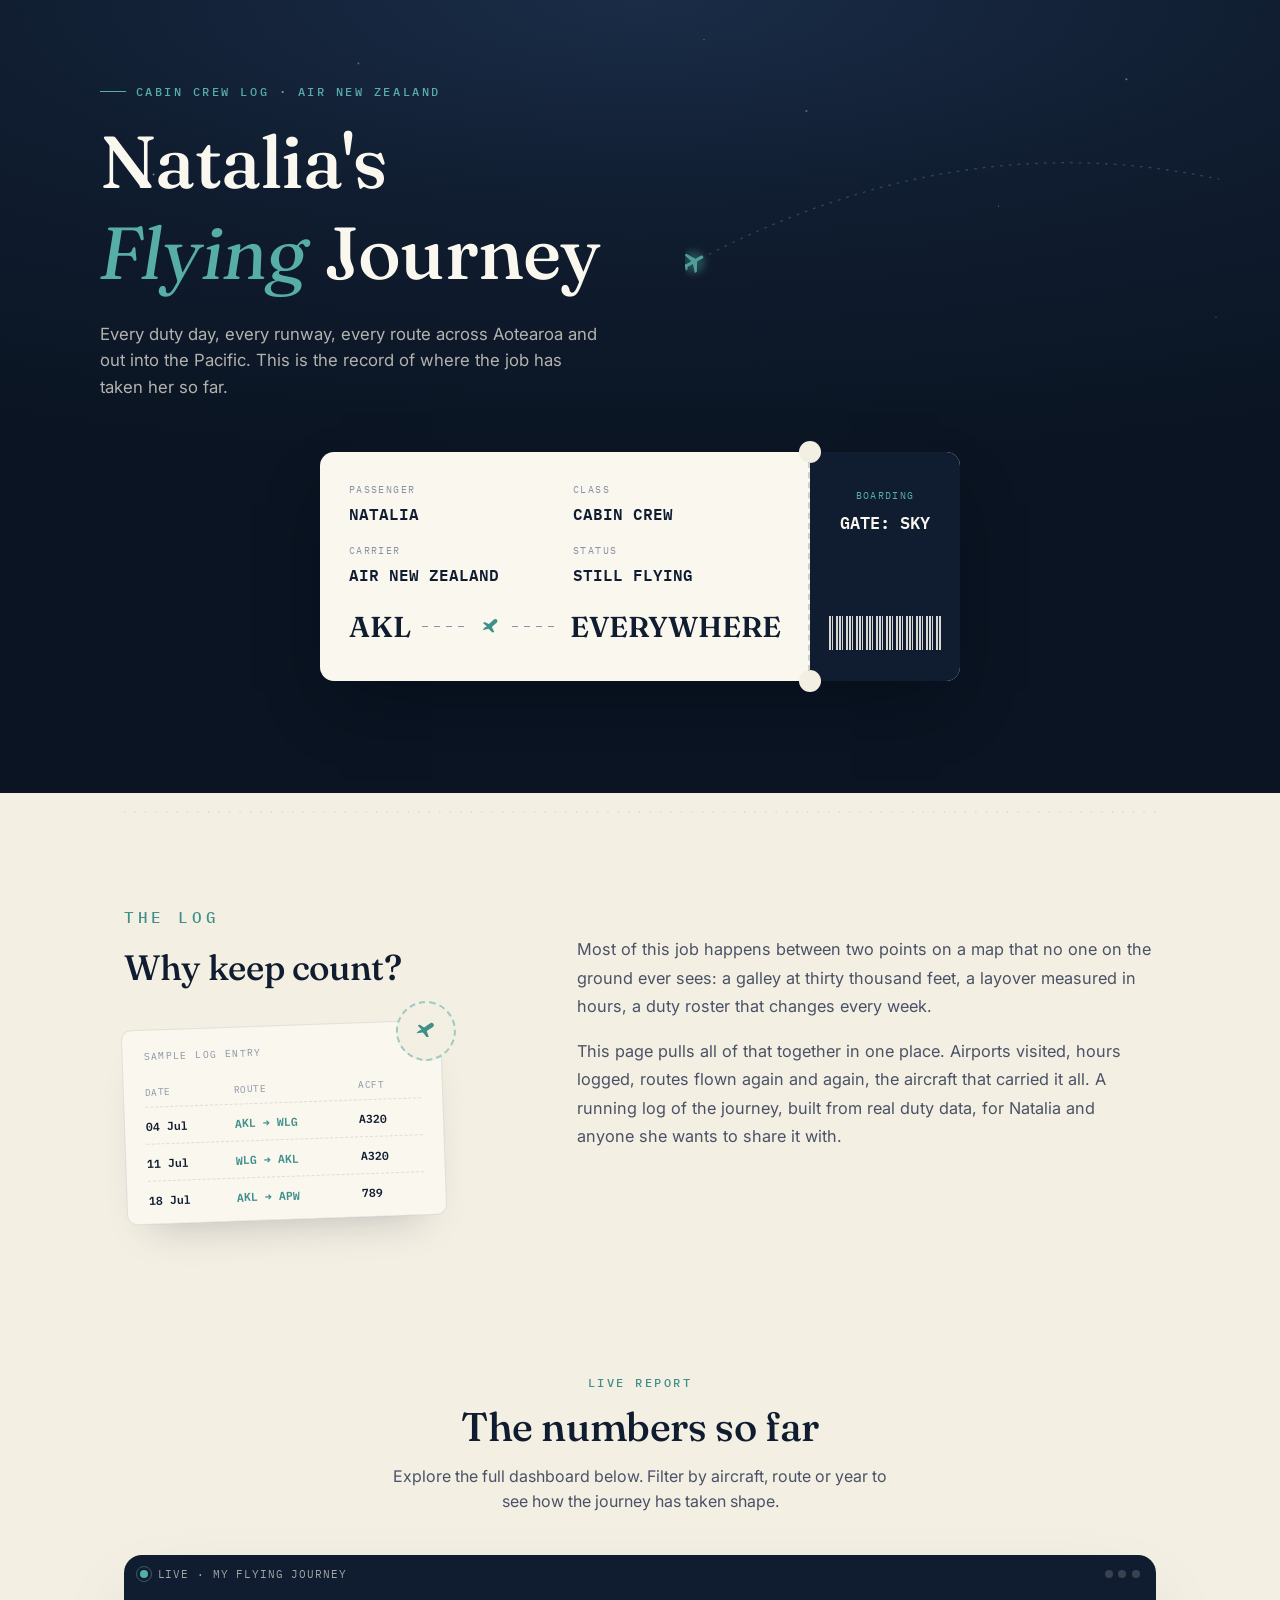
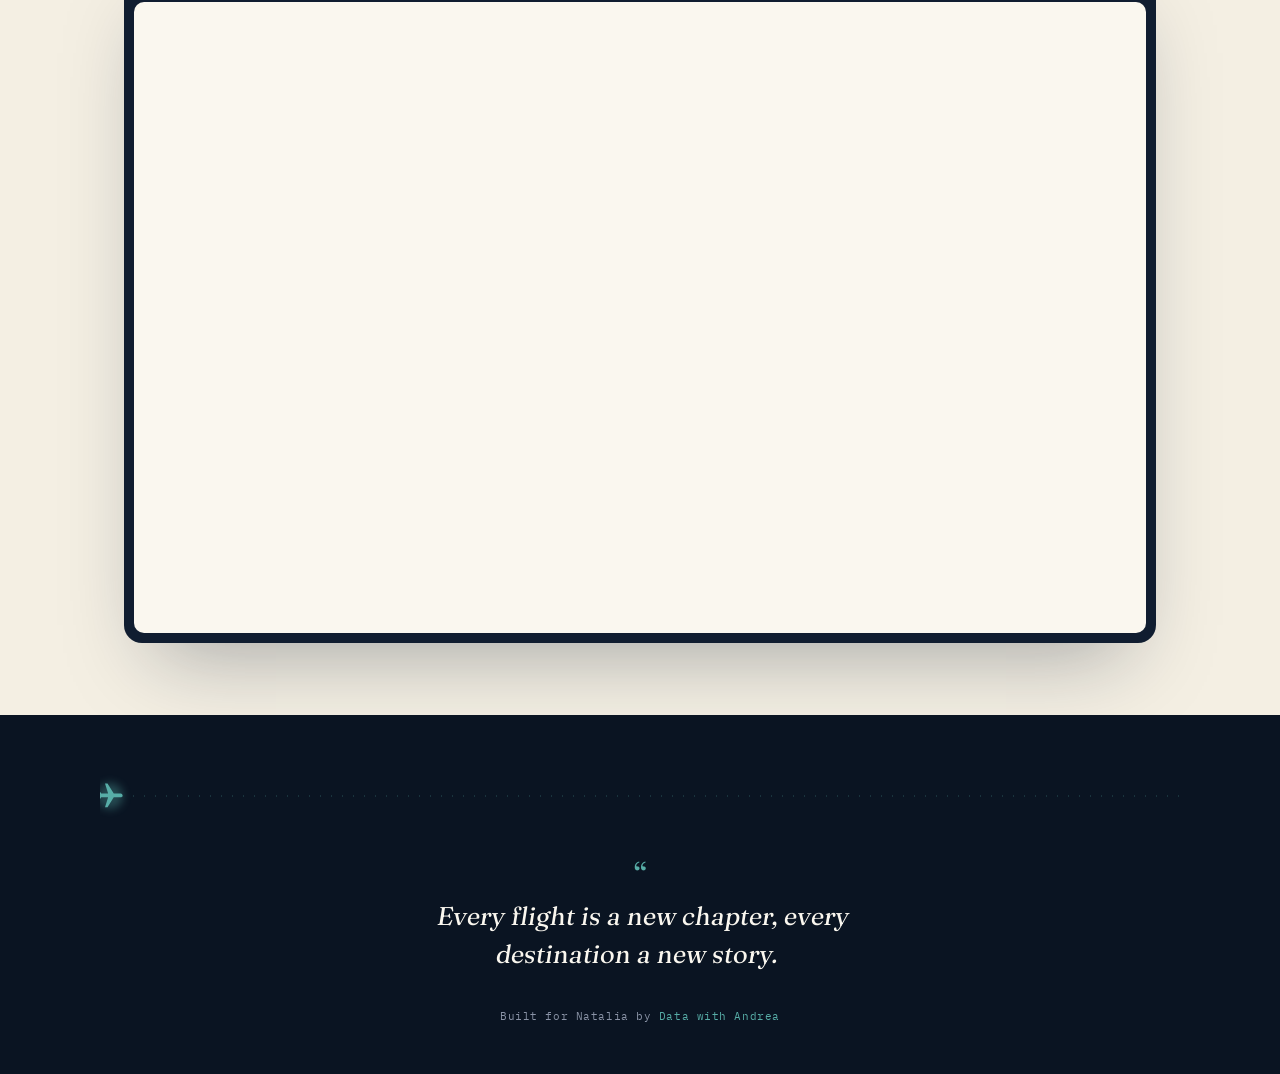
==== commit 8e389913: "Refactor font styles and settings in index.html Updated font settings and styles in the HTML file." ====
--- a/flying-journey/index.html
+++ b/flying-journey/index.html
@@ -9,7 +9,7 @@
 
 <link rel="preconnect" href="https://fonts.googleapis.com">
 <link rel="preconnect" href="https://fonts.gstatic.com" crossorigin>
-<link href="https://fonts.googleapis.com/css2?family=Fraunces:ital,opsz,wght@0,9..144,300..700;1,9..144,300..700&family=IBM+Plex+Mono:wght@400;500;600&family=Inter:wght@400;500;600&display=swap" rel="stylesheet">
+<link href="https://fonts.googleapis.com/css2?family=Fraunces:opsz,wght@9..144,400;9..144,500;9..144,600&family=IBM+Plex+Mono:wght@400;500;600&family=Inter:wght@400;500;600&display=swap" rel="stylesheet">
 
 <style>
   :root{
@@ -53,6 +53,8 @@
     font-family: 'Fraunces', serif;
     margin: 0;
     letter-spacing: -0.01em;
+    font-optical-sizing: none;
+    font-variation-settings: "opsz" 28;
   }
 
   /* ================= HERO ================= */
@@ -113,10 +115,11 @@
   }
 
   .hero h1 em{
-    font-style: italic;
+    font-style: normal;
     font-weight: 400;
     color: var(--teal-bright);
-    font-variation-settings: "SOFT" 0, "WONK" 0;
+    display: inline-block;
+    transform: skewX(-9deg);
   }
 
   .hero p.lede{
@@ -144,7 +147,7 @@
 
   .plane-marker{
     offset-path: path("M10,150 Q310,-10 610,55");
-    offset-rotate: auto;
+    offset-rotate: 60deg;  /* 2 o'clock target. Icon's nose is drawn pointing at 12 o'clock (-90deg); this value is (desired - (-90)). To retarget: pick your clock hour, convert to degrees with (hour*30-90), then use (that - -90). */
     animation: fly-along 13s linear infinite;
   }
 
@@ -221,6 +224,8 @@
     font-weight: 600;
     min-width: 0;
     white-space: nowrap;
+    font-optical-sizing: none;
+    font-variation-settings: "opsz" 28;
   }
 
   .pass-route svg{ flex-shrink:0; }
@@ -533,13 +538,16 @@
 
   footer .quote{
     font-family: 'Fraunces', serif;
-    font-style: italic;
+    font-style: normal;
     font-size: clamp(1.2rem, 2.6vw, 1.6rem);
     color: var(--paper-soft);
     max-width: 32ch;
     margin: 0 auto;
     line-height: 1.5;
-    font-variation-settings: "SOFT" 0, "WONK" 0;
+    display: inline-block;
+    transform: skewX(-9deg);
+    font-optical-sizing: none;
+    font-variation-settings: "opsz" 28;
   }
 
   footer .quote-mark{
@@ -577,7 +585,7 @@
 
   .plane-marker-2{
     offset-path: path("M10,25 L1070,25");
-    offset-rotate: auto;
+    offset-rotate: 90deg;  /* 3 o'clock target — see comment on .plane-marker for how this number is derived. */
     animation: fly-across 15s linear infinite;
   }
 
@@ -664,7 +672,7 @@
       <path d="M10,150 Q310,-10 610,55" stroke="rgba(87,173,167,0.35)" stroke-width="1.5" stroke-dasharray="2 8" fill="none" stroke-linecap="round"/>
       <g class="plane-marker">
         <circle r="13" fill="#57ada7" opacity="0.35" filter="url(#plane-glow)"/>
-        <svg width="30" height="30" viewBox="0 0 24 24" fill="none" x="-15" y="-15" transform="rotate(-45)">
+        <svg width="30" height="30" viewBox="0 0 24 24" fill="none" x="-15" y="-15">
           <path d="M21 16v-2l-8-5V3.5c0-.83-.67-1.5-1.5-1.5S10 2.67 10 3.5V9l-8 5v2l8-2.5V19l-2 1.5V22l3.5-1 3.5 1v-1.5L13 19v-5.5z" fill="#57ada7"/>
         </svg>
       </g>
@@ -735,7 +743,7 @@
     <line x1="0" y1="25" x2="1080" y2="25" stroke="#57ada7" stroke-width="1" stroke-dasharray="1 10" opacity="0.4"/>
     <g class="plane-marker-2">
       <circle r="13" fill="#57ada7" opacity="0.35" filter="url(#plane-glow)"/>
-      <svg width="30" height="30" viewBox="0 0 24 24" fill="none" x="-15" y="-15" transform="rotate(-45)">
+      <svg width="30" height="30" viewBox="0 0 24 24" fill="none" x="-15" y="-15">
         <path d="M21 16v-2l-8-5V3.5c0-.83-.67-1.5-1.5-1.5S10 2.67 10 3.5V9l-8 5v2l8-2.5V19l-2 1.5V22l3.5-1 3.5 1v-1.5L13 19v-5.5z" fill="#57ada7"/>
       </svg>
     </g>
